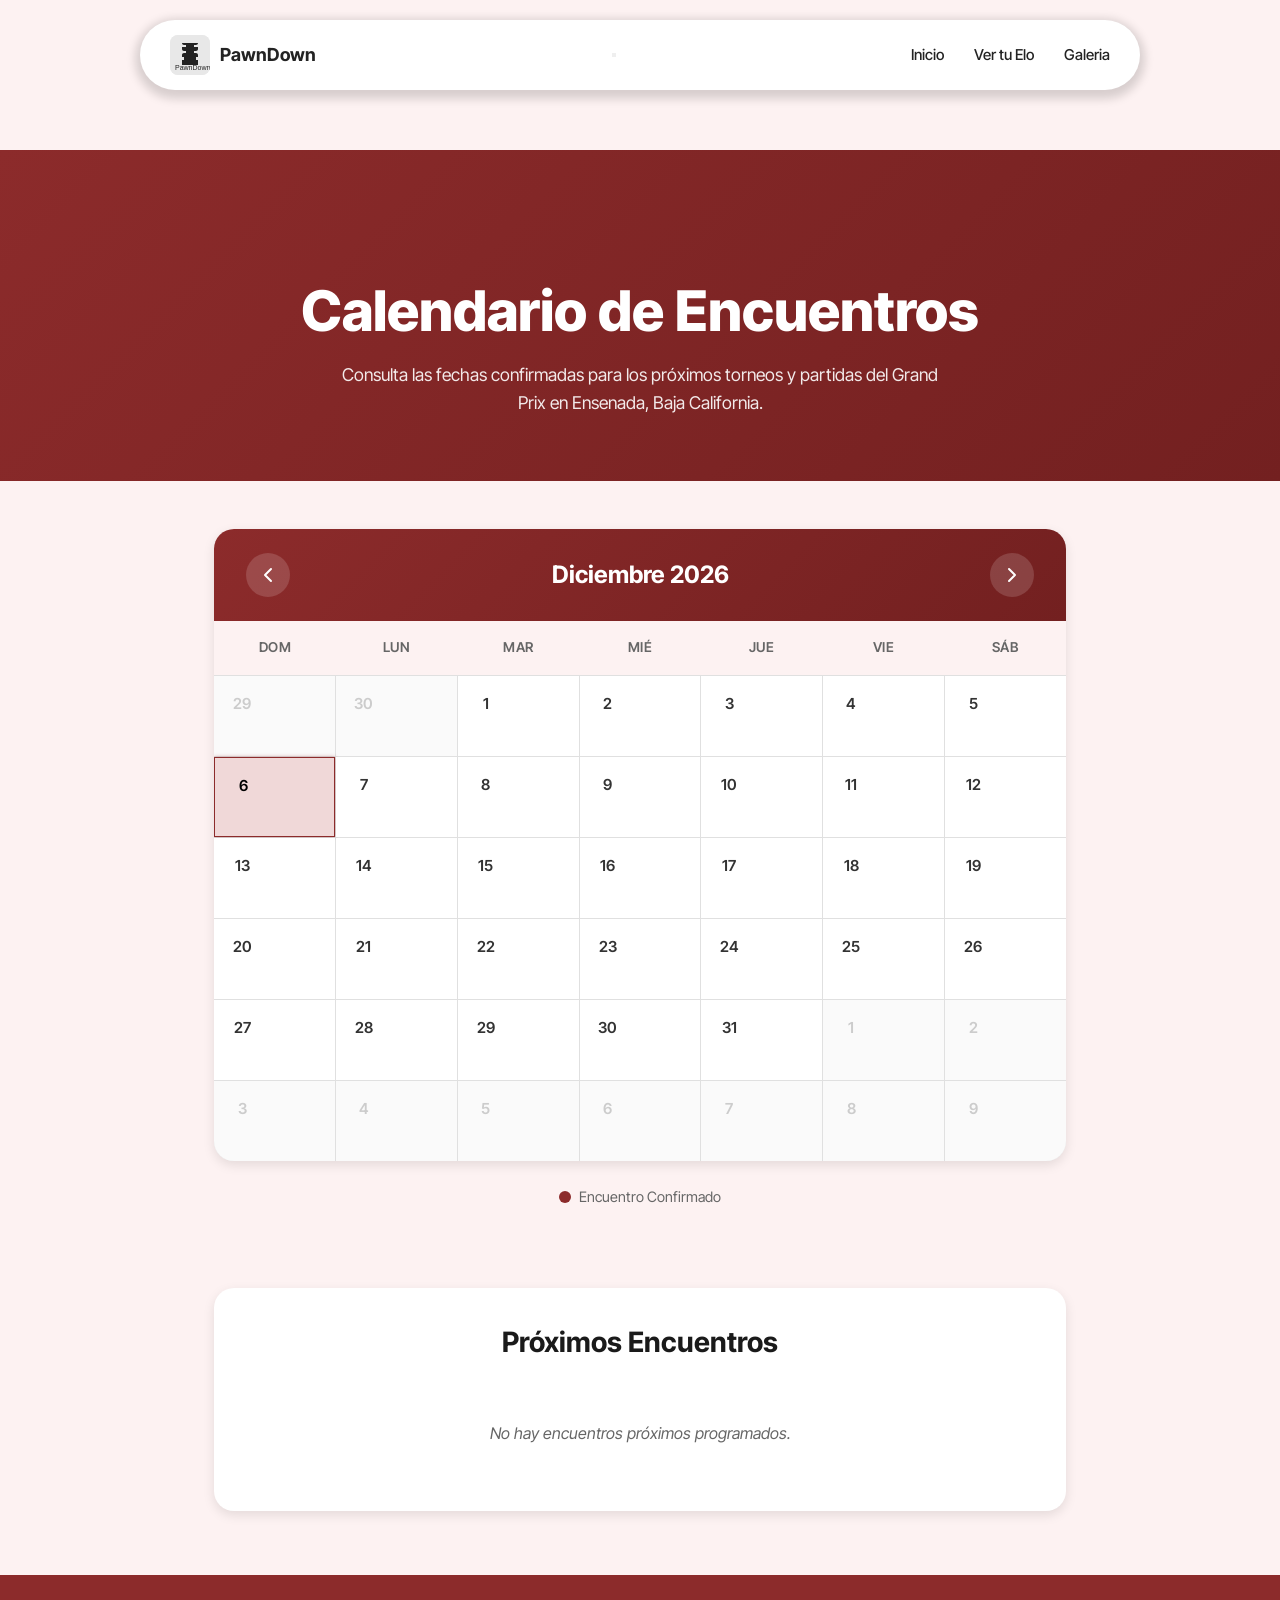
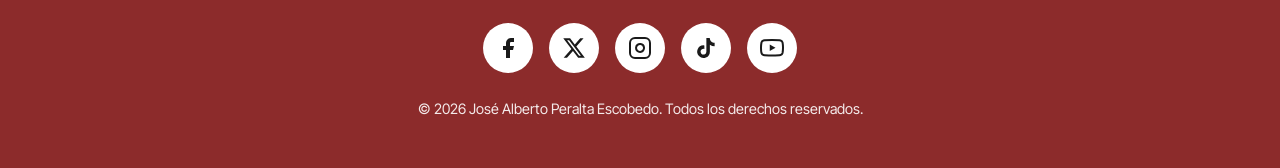
==== calendario.html @ acad285f "Cambios de diseno, arreglo de visibilidad de toggleMenu" ====
<!DOCTYPE html>
<html lang="es">
<head>
    <meta charset="UTF-8">
    <meta name="viewport" content="width=device-width, initial-scale=1.0">
    <title>Calendario - PawnDown</title>
    <link rel="preconnect" href="https://fonts.googleapis.com">
    <link rel="preconnect" href="https://fonts.gstatic.com" crossorigin>
    <link href="https://fonts.googleapis.com/css2?family=Inter+Tight:wght@400;500;600;700;800&display=swap" rel="stylesheet">
    <link rel="stylesheet" href="css/calendario.css">
</head>
<body>
    <!-- Navigation -->
    <nav class="navbar animate-fade-in">
        <a href="#" class="navbar-brand">
            <div class="navbar-logo">
                <svg viewBox="0 0 40 40" fill="none" xmlns="http://www.w3.org/2000/svg">
                    <rect width="40" height="40" fill="#e8e8e8"/>
                    <path d="M12 30V25H14V22H12V20C12 18.9 12.9 18 14 18H16V16H14C12.9 16 12 15.1 12 14V12H16V10H14C12.9 10 12 9.1 12 8H28C28 9.1 27.1 10 26 10H24V12H28V14C28 15.1 27.1 16 26 16H24V18H26C27.1 18 28 18.9 28 20V22H26V25H28V30H12Z" fill="#232323"/>
                    <text x="5" y="35" font-size="7" fill="#232323" font-family="Arial">PawnDown</text>
                </svg>
            </div>
            <span class="navbar-caption">PawnDown</span>
        </a>
        <button class="nav-toggle" id="navToggle">
                <span></span>
                <span></span>
                <span></span>
        </button>
        <ul class="nav-links">
            <li><a href="index.html">Inicio</a></li>
            <li><a href="tabla.html">Ver tu Elo</a></li>
            <li><a href="galeria.html">Galeria</a></li>
        </ul>
        <div class="hamburger" onclick="toggleMenu()">
            <span></span>
            <span></span>
        </div>
    </nav>

    <!-- Mobile Menu -->
    <div class="mobile-menu" id="mobileMenu">
        <button class="close-menu" onclick="toggleMenu()">&times;</button>
        <a href="index.html" onclick="toggleMenu()">Inicio</a>
        <a href="tabla.html" onclick="toggleMenu()">Ver tu Elo</a>
        <a href="galeria.html" onclick="toggleMenu()">Galeria</a>
    </div>

    <!-- Hero Section -->
    <section class="hero" >
        <div class="hero-content">
            <h1 class="hero-title">Calendario de Encuentros</h1>
            <p class="hero-subtitle">Consulta las fechas confirmadas para los próximos torneos y partidas del Grand Prix en Ensenada, Baja California.</p>
        </div>
    </section >

    <!-- Calendar Section -->
    <section class="calendar-section" id="calendarstart">
        <div class="calendar-container">
            <!-- Calendar Header -->
            <div class="calendar-header">
                <button class="calendar-nav-btn" id="prevMonth">
                    <svg xmlns="http://www.w3.org/2000/svg" width="24" height="24" viewBox="0 0 24 24" fill="none" stroke="currentColor" stroke-width="2" stroke-linecap="round" stroke-linejoin="round"><polyline points="15 18 9 12 15 6"></polyline></svg>
                </button>
                <h2 class="calendar-month" id="currentMonth">Marzo 2026</h2>
                <button class="calendar-nav-btn" id="nextMonth">
                    <svg xmlns="http://www.w3.org/2000/svg" width="24" height="24" viewBox="0 0 24 24" fill="none" stroke="currentColor" stroke-width="2" stroke-linecap="round" stroke-linejoin="round"><polyline points="9 18 15 12 9 6"></polyline></svg>
                </button>
            </div>

            <!-- Calendar Days Header -->
            <div class="calendar-days-header">
                <div class="day-name">Dom</div>
                <div class="day-name">Lun</div>
                <div class="day-name">Mar</div>
                <div class="day-name">Mié</div>
                <div class="day-name">Jue</div>
                <div class="day-name">Vie</div>
                <div class="day-name">Sáb</div>
            </div>

            <!-- Calendar Grid -->
            <div class="calendar-grid" id="calendarGrid">
                <!-- Days will be generated by JavaScript -->
            </div>
        </div>

        <!-- Legend -->
        <div class="legend">
            <div class="legend-item">
                <span class="legend-dot confirmed"></span>
                <span>Encuentro Confirmado</span>
            </div>
            <!--<div class="legend-item">
                <span class="legend-dot today"></span>
                <span>Hoy</span>
            </div>-->
        </div>
    </section>

    <!-- Events Section -->
    <section class="events-section">
        <div class="events-container">
            <h2 class="events-title">Próximos Encuentros</h2>
            <div class="events-list" id="eventsList">
                <!-- Events will be generated by JavaScript -->
            </div>
        </div>
    </section>

    <!-- Footer -->
    <footer class="footer">
        <div class="footer-container">
            <div class="social-links">
                <a href="#" class="social-link">
                    <!-- SVG de Facebook -->
                    <svg xmlns="http://www.w3.org/2000/svg" width="24" height="24" viewBox="0 0 24 24" fill="currentColor"><path d="M18 2h-3a5 5 0 0 0-5 5v3H7v4h3v8h4v-8h3l1-4h-4V7a1 1 0 0 1 1-1h3z"></path></svg>
                </a>
                <a href="#" class="social-link">
                    <!-- SVG de Twitter -->
                    <svg xmlns="http://www.w3.org/2000/svg" width="24" height="24" viewBox="0 0 24 24" fill="currentColor"><path d="M18.244 2.25h3.308l-7.227 8.26 8.502 11.24H16.17l-5.214-6.817L4.99 21.75H1.68l7.73-8.835L1.254 2.25H8.08l4.713 6.231zm-1.161 17.52h1.833L7.084 4.126H5.117z"/></svg>
                </a>
                <a href="https://www.instagram.com/pawndown_oficial/" class="social-link">
                    <!-- SVG de Instagram -->
                    <svg xmlns="http://www.w3.org/2000/svg" width="24" height="24" viewBox="0 0 24 24" fill="currentColor"><rect x="2" y="2" width="20" height="20" rx="5" ry="5" fill="none" stroke="currentColor" stroke-width="2"></rect><path d="M16 11.37A4 4 0 1 1 12.63 8 4 4 0 0 1 16 11.37z" fill="none" stroke="currentColor" stroke-width="2"></path><line x1="17.5" y1="6.5" x2="17.51" y2="6.5" stroke="currentColor" stroke-width="2"></line></svg>
                </a>
                <a href="#" class="social-link">
                    <!-- SVG de TikTok -->
                    <svg xmlns="http://www.w3.org/2000/svg" width="24" height="24" viewBox="0 0 24 24" fill="currentColor"><path d="M19.59 6.69a4.83 4.83 0 0 1-3.77-4.25V2h-3.45v13.67a2.89 2.89 0 0 1-5.2 1.74 2.89 2.89 0 0 1 2.31-4.64 2.93 2.93 0 0 1 .88.13V9.4a6.84 6.84 0 0 0-1-.05A6.33 6.33 0 0 0 5 20.1a6.34 6.34 0 0 0 10.86-4.43v-7a8.16 8.16 0 0 0 4.77 1.52v-3.4a4.85 4.85 0 0 1-1-.1z"/></svg>
                </a>
                <a href="#" class="social-link">
                    <!-- SVG de Youtube-->
                    <svg xmlns="http://www.w3.org/2000/svg" width="24" height="24" viewBox="0 0 24 24" fill="currentColor"><path d="M22.54 6.42a2.78 2.78 0 0 0-1.94-2C18.88 4 12 4 12 4s-6.88 0-8.6.46a2.78 2.78 0 0 0-1.94 2A29 29 0 0 0 1 11.75a29 29 0 0 0 .46 5.33A2.78 2.78 0 0 0 3.4 19c1.72.46 8.6.46 8.6.46s6.88 0 8.6-.46a2.78 2.78 0 0 0 1.94-2 29 29 0 0 0 .46-5.25 29 29 0 0 0-.46-5.33z" fill="none" stroke="currentColor" stroke-width="2"></path><polygon points="9.75 15.02 15.5 11.75 9.75 8.48 9.75 15.02" fill="currentColor"></polygon></svg>
                </a>
            </div>
            <p class="copyright">© 2026 José Alberto Peralta Escobedo. Todos los derechos reservados.</p>
        </div>
    </footer>

    <!-- Event Modal -->
    <div class="modal" id="eventModal">
        <div class="modal-content">
            <button class="modal-close" id="closeModal">
                <svg xmlns="http://www.w3.org/2000/svg" width="24" height="24" viewBox="0 0 24 24" fill="none" stroke="currentColor" stroke-width="2" stroke-linecap="round" stroke-linejoin="round"><line x1="18" y1="6" x2="6" y2="18"></line><line x1="6" y1="6" x2="18" y2="18"></line></svg>
            </button>
            <h3 class="modal-title" id="modalTitle">Detalles del Encuentro</h3>
            <div class="modal-body" id="modalBody">
                <!-- Event details will be inserted here -->
            </div>
        </div>
    </div>

    <script src="js/calendario.js"></script>
</body>
</html>
---- css/calendario.css ----
/* Reset and Base Styles */
*,
*::before,
*::after {
    box-sizing: border-box;
    margin: 0;
    padding: 0;
}
#calendarstart {
  scroll-margin-top: 50px; /* o el alto de tu navbar */
}
:root {
    --color-primary: #8C2B2B;          /* antes #296159 */
    --color-primary-dark: #732020;     /* antes #1d4a44 */
    --color-primary-light: #E57373;    /* antes #3a7d73 */
    --color-background: #fdf2f2;       /* antes #f5f5f2 */
    --color-white: #ffffff;
    --color-black: #1a1a1a;
    --color-text: #333333;
    --color-text-light: #666666;
    --color-border: #e0e0e0;
    --color-accent: #f7f7f7;           /* antes #d0985d */
    --font-family: 'Inter Tight', -apple-system, BlinkMacSystemFont, 'Segoe UI', Roboto, sans-serif;
    --shadow-sm: 0 2px 4px rgba(0, 0, 0, 0.05);
    --shadow-md: 0 4px 12px rgba(0, 0, 0, 0.1);
    --shadow-lg: 0 8px 24px rgba(0, 0, 0, 0.15);
    --radius-sm: 8px;
    --radius-md: 12px;
    --radius-lg: 20px;
    --radius-full: 9999px;
    --transition: all 0.3s ease;
}

html {
    scroll-behavior: smooth;
}

body {
    font-family: var(--font-family);
    background-color: var(--color-background);
    color: var(--color-text);
    line-height: 1.6;
    min-height: 100vh;
}

/* Navigation */
.navbar {
    background: #fff;
    padding: 15px 30px;
    border-radius: 50px;
    margin: 20px auto;
    max-width: 1000px;
    display: flex;
    justify-content: space-between;
    align-items: center;
    box-shadow: 0 4px 10px 5px rgba(0,0,0,0.15);
    position: sticky;
    top: 20px;
    z-index: 1000;

}

.navbar-brand {
    display: flex;
    align-items: center;
    gap: 10px;
    text-decoration: none;
    color: #232323;
}

.navbar-logo {
    width: 40px;
    height: 40px;
    background: #f0f0f0;
    border-radius: 8px;
    display: flex;
    align-items: center;
    justify-content: center;
    overflow: hidden;
}

.navbar-logo img {
    width: 100%;
    height: 100%;
    object-fit: cover;
}

.navbar-caption {
    font-weight: 700;
    font-size: 18px;
}

.nav-links {
    display: flex;
    gap: 30px;
    list-style: none;
}

.nav-links a {
    text-decoration: none;
    color: #232323;
    font-size: 15px;
    font-weight: 500;
    transition: color 0.3s;
}

.nav-links a:hover {
    color: #A83232;
}

.hamburger {
  display: none;
  flex-direction: column;
  gap: 5px;
  cursor: pointer;
  padding: 5px;
}

.hamburger span {
  width: 25px;
  height: 2px;
  background: #232323;
  transition: all 0.3s;
}


/* Hero Section */
.hero {
    background: linear-gradient(135deg, var(--color-primary) 0%, var(--color-primary-dark) 100%);
    padding: 8rem 1.5rem 4rem;
    text-align: center;
    margin-top: 60px;
}

.hero-content {
    max-width: 800px;
    margin: 0 auto;
}

.hero-title {
    font-size: clamp(2rem, 5vw, 3.5rem);
    font-weight: 800;
    color: var(--color-white);
    margin-bottom: 1rem;
    line-height: 1.2;
}

.hero-subtitle {
    font-size: 1.1rem;
    color: rgba(255, 255, 255, 0.9);
    max-width: 600px;
    margin: 0 auto;
}

/* Calendar Section */
.calendar-section {
    padding: 3rem 1.5rem;
    max-width: 900px;
    margin: 0 auto;
}

.calendar-container {
    background-color: var(--color-white);
    border-radius: var(--radius-lg);
    box-shadow: var(--shadow-md);
    overflow: hidden;
}

.calendar-header {
    display: flex;
    justify-content: space-between;
    align-items: center;
    padding: 1.5rem 2rem;
    background: linear-gradient(135deg, var(--color-primary) 0%, var(--color-primary-dark) 100%);
}

.calendar-month {
    font-size: 1.5rem;
    font-weight: 700;
    color: var(--color-white);
}

.calendar-nav-btn {
    background: rgba(255, 255, 255, 0.15);
    border: none;
    border-radius: var(--radius-full);
    width: 44px;
    height: 44px;
    display: flex;
    align-items: center;
    justify-content: center;
    cursor: pointer;
    transition: var(--transition);
    color: var(--color-white);
}

.calendar-nav-btn:hover {
    background: rgba(255, 255, 255, 0.25);
    transform: scale(1.05);
}

.calendar-days-header {
    display: grid;
    grid-template-columns: repeat(7, 1fr);
    background-color: var(--color-background);
    border-bottom: 1px solid var(--color-border);
}

.day-name {
    padding: 1rem 0.5rem;
    text-align: center;
    font-weight: 600;
    font-size: 0.85rem;
    color: var(--color-text-light);
    text-transform: uppercase;
    letter-spacing: 0.5px;
}

.calendar-grid {
    display: grid;
    grid-template-columns: repeat(7, 1fr);
    gap: 1px;
    background-color: var(--color-border);
}

.calendar-day {
    background-color: var(--color-white);
    min-height: 80px;
    padding: 0.75rem;
    cursor: pointer;
    transition: var(--transition);
    position: relative;
}

.calendar-day:hover {
    background-color: var(--color-background);
}

.calendar-day.other-month {
    background-color: #fafafa;
}

.calendar-day.other-month .day-number {
    color: #ccc;
}

.calendar-day.today {
    background-color: #f0d8d8;       /* fondo claro rojizo */
    border: 1px solid #8C2B2B;       /* borde borgoña para destacar */
    box-shadow: 0 0 4px rgba(140, 43, 43, 0.4); /* sombra suave */
}

.calendar-day.today .day-number {
    color:  #000000;
}

.calendar-day.has-event {
    cursor: pointer;
}

.calendar-day.has-event:hover {
    background-color: #e8f5f3;
}

.day-number {
    font-size: 0.95rem;
    font-weight: 600;
    color: var(--color-text);
    width: 32px;
    height: 32px;
    display: flex;
    align-items: center;
    justify-content: center;
    border-radius: var(--radius-full);
}

.event-indicator {
    position: absolute;
    bottom: 8px;
    left: 50%;
    transform: translateX(-50%);
    display: flex;
    gap: 4px;
}

.event-dot {
    width: 8px;
    height: 8px;
    border-radius: var(--radius-full);
    background-color: var(--color-primary);
}

.event-preview {
    margin-top: 0.5rem;
    font-size: 0.7rem;
    color: var(--color-white);
    background-color: var(--color-primary);
    padding: 0.25rem 0.5rem;
    border-radius: var(--radius-sm);
    overflow: hidden;
    text-overflow: ellipsis;
    white-space: nowrap;
}

/* Legend */
.legend {
    display: flex;
    justify-content: center;
    gap: 2rem;
    margin-top: 1.5rem;
    flex-wrap: wrap;
}

.legend-item {
    display: flex;
    align-items: center;
    gap: 0.5rem;
    font-size: 0.9rem;
    color: var(--color-text-light);
}

.legend-dot {
    width: 12px;
    height: 12px;
    border-radius: var(--radius-full);
}

.legend-dot.confirmed {
    background-color: var(--color-primary);
}

.legend-dot.today {
    background-color: var(--color-accent);
}

/* Events Section */
.events-section {
    padding: 2rem 1.5rem 4rem;
    max-width: 900px;
    margin: 0 auto;
}

.events-container {
    background-color: var(--color-white);
    border-radius: var(--radius-lg);
    box-shadow: var(--shadow-md);
    padding: 2rem;
}

.events-title {
    font-size: 1.75rem;
    font-weight: 700;
    color: var(--color-black);
    margin-bottom: 1.5rem;
    text-align: center;
}

.events-list {
    display: flex;
    flex-direction: column;
    gap: 1rem;
}

.event-card {
    display: flex;
    align-items: flex-start;
    gap: 1.25rem;
    padding: 1.25rem;
    background-color: var(--color-background);
    border-radius: var(--radius-md);
    transition: var(--transition);
    cursor: pointer;
    border-left: 4px solid var(--color-primary);
}

.event-card:hover {
    transform: translateX(8px);
    box-shadow: var(--shadow-sm);
}

.event-date {
    display: flex;
    flex-direction: column;
    align-items: center;
    justify-content: center;
    min-width: 60px;
    padding: 0.75rem;
    background-color: var(--color-primary);
    border-radius: var(--radius-sm);
    color: var(--color-white);
}

.event-date-day {
    font-size: 1.5rem;
    font-weight: 800;
    line-height: 1;
}

.event-date-month {
    font-size: 0.75rem;
    text-transform: uppercase;
    letter-spacing: 0.5px;
    margin-top: 0.25rem;
}

.event-info {
    flex: 1;
}

.event-name {
    font-size: 1.1rem;
    font-weight: 600;
    color: var(--color-black);
    margin-bottom: 0.25rem;
}

.event-description {
    font-size: 0.9rem;
    color: var(--color-text-light);
    margin-bottom: 0.5rem;
}

.event-time {
    font-size: 0.85rem;
    color: var(--color-primary);
    font-weight: 500;
    display: flex;
    align-items: center;
    gap: 0.5rem;
}

.event-time svg {
    width: 16px;
    height: 16px;
}

.no-events {
    text-align: center;
    padding: 2rem;
    color: var(--color-text-light);
    font-style: italic;
}

/* Footer */
.footer {
    background-color: var(--color-primary);
    padding: 3rem 1.5rem;
    text-align: center;
}

.footer-container {
    max-width: 800px;
    margin: 0 auto;
}

.social-links {
    display: flex;
    justify-content: center;
    gap: 1rem;
    margin-bottom: 1.5rem;
}

.social-link {
    width: 50px;
    height: 50px;
    display: flex;
    align-items: center;
    justify-content: center;
    background-color: var(--color-white);
    border-radius: var(--radius-full);
    color: var(--color-black);
    transition: var(--transition);
}

.social-link:hover {
    transform: translateY(-3px);
    box-shadow: var(--shadow-md);
}

.social-link svg {
    width: 24px;
    height: 24px;
}

.copyright {
    color: rgba(255, 255, 255, 0.9);
    font-size: 0.9rem;
}

/* Mobile Menu */
.mobile-menu {
  display: none;
  position: fixed;
  top: 0;
  left: 0;
  width: 100%;
  height: 100%;
  background: #fff;
  z-index:2000;
  padding: 80px 30px;
  flex-direction: column;
  gap: 30px;
}

.mobile-menu.active {
  display: flex;
}

.mobile-menu a {
  font-size: 24px;
  font-weight: 600;
  color: #232323;
  text-decoration: none;
}

.close-menu {
  position: absolute;
  top: 25px;
  right: 30px;
  font-size: 30px;
  cursor: pointer;
  background: none;
  border: none;
}


/* Modal */
.modal {
    display: none;
    position: fixed;
    top: 0;
    left: 0;
    width: 100%;
    height: 100%;
    background-color: rgba(0, 0, 0, 0.5);
    z-index: 2000;
    justify-content: center;
    align-items: center;
    padding: 1.5rem;
    opacity: 0;
    transition: opacity 0.3s ease;
}

.modal.active {
    display: flex;
    opacity: 1;
}

.modal-content {
    background-color: var(--color-white);
    border-radius: var(--radius-lg);
    max-width: 500px;
    width: 100%;
    padding: 2rem;
    position: relative;
    transform: scale(0.9);
    transition: transform 0.3s ease;
}

.modal.active .modal-content {
    transform: scale(1);
}

.modal-close {
    position: absolute;
    top: 1rem;
    right: 1rem;
    background: none;
    border: none;
    cursor: pointer;
    color: var(--color-text-light);
    transition: var(--transition);
}

.modal-close:hover {
    color: var(--color-black);
}

.modal-title {
    font-size: 1.5rem;
    font-weight: 700;
    color: var(--color-black);
    margin-bottom: 1.5rem;
    padding-right: 2rem;
}

.modal-body {
    color: var(--color-text);
}

.modal-event-date {
    display: flex;
    align-items: center;
    gap: 0.75rem;
    margin-bottom: 1rem;
    padding: 1rem;
    background-color: var(--color-background);
    border-radius: var(--radius-sm);
}

.modal-event-date svg {
    color: var(--color-primary);
}

.modal-event-time {
    display: flex;
    align-items: center;
    gap: 0.75rem;
    margin-bottom: 1rem;
    padding: 1rem;
    background-color: var(--color-background);
    border-radius: var(--radius-sm);
}

.modal-event-time svg {
    color: var(--color-primary);
}

.modal-event-description {
    margin-top: 1rem;
    line-height: 1.7;
}

.modal-event-location {
    display: flex;
    align-items: center;
    gap: 0.75rem;
    margin-bottom: 1rem;
    padding: 1rem;
    background-color: var(--color-background);
    border-radius: var(--radius-sm);
}

.modal-event-location svg {
    color: var(--color-primary);
}

/* Responsive Design */
@media (max-width: 768px) {
    .nav-links {
        display: none;
        position: absolute;
        top: 100%;
        left: 0;
        right: 0;
        background-color: var(--color-white);
        flex-direction: column;
        padding: 1rem 1.5rem;
        gap: 0.5rem;
        box-shadow: var(--shadow-md);
    }

    .nav-links.active {
        display: flex;
    }

    .nav-links li {
        padding: 0.75rem 0;
        border-bottom: 1px solid var(--color-border);
    }

    .nav-links li:last-child {
        border-bottom: none;
    }

    .nav-toggle {
        display: flex;
    }

    .nav-toggle.active span:nth-child(1) {
        transform: rotate(45deg) translate(5px, 5px);
    }

    .nav-toggle.active span:nth-child(2) {
        opacity: 0;
    }

    .nav-toggle.active span:nth-child(3) {
        transform: rotate(-45deg) translate(5px, -5px);
    }

    .hamburger {
    display: flex;
    }
    
    .hero {
        padding: 6rem 1rem 3rem;
    }

    .calendar-section {
        padding: 2rem 1rem;
    }

    .calendar-header {
        padding: 1rem;
    }

    .calendar-month {
        font-size: 1.2rem;
    }

    .calendar-nav-btn {
        width: 36px;
        height: 36px;
    }

    .day-name {
        padding: 0.75rem 0.25rem;
        font-size: 0.75rem;
    }

    .calendar-day {
        min-height: 60px;
        padding: 0.5rem;
    }

    .day-number {
        font-size: 0.85rem;
        width: 28px;
        height: 28px;
    }

    .event-preview {
        display: none;
    }

    .legend {
        gap: 1rem;
    }

    .events-section {
        padding: 1.5rem 1rem 3rem;
    }

    .events-container {
        padding: 1.5rem;
    }

    .events-title {
        font-size: 1.4rem;
    }

    .event-card {
        flex-direction: column;
        gap: 1rem;
    }

    .event-date {
        flex-direction: row;
        gap: 0.5rem;
        width: fit-content;
    }

    .event-date-month {
        margin-top: 0;
    }
}

@media (max-width: 480px) {
    .hero-title {
        font-size: 1.75rem;
    }

    .hero-subtitle {
        font-size: 1rem;
    }

    .calendar-day {
        min-height: 50px;
        padding: 0.35rem;
    }

    .day-number {
        font-size: 0.8rem;
        width: 24px;
        height: 24px;
    }

    .event-dot {
        width: 6px;
        height: 6px;
    }
}

/* Animations */
@keyframes fadeIn {
    from {
        opacity: 0;
        transform: translateY(10px);
    }
    to {
        opacity: 1;
        transform: translateY(0);
    }
}

.calendar-day {
    animation: fadeIn 0.3s ease forwards;
}

.event-card {
    animation: fadeIn 0.4s ease forwards;
}

.event-card:nth-child(1) { animation-delay: 0.1s; }
.event-card:nth-child(2) { animation-delay: 0.2s; }
.event-card:nth-child(3) { animation-delay: 0.3s; }
.event-card:nth-child(4) { animation-delay: 0.4s; }
.event-card:nth-child(5) { animation-delay: 0.5s; }
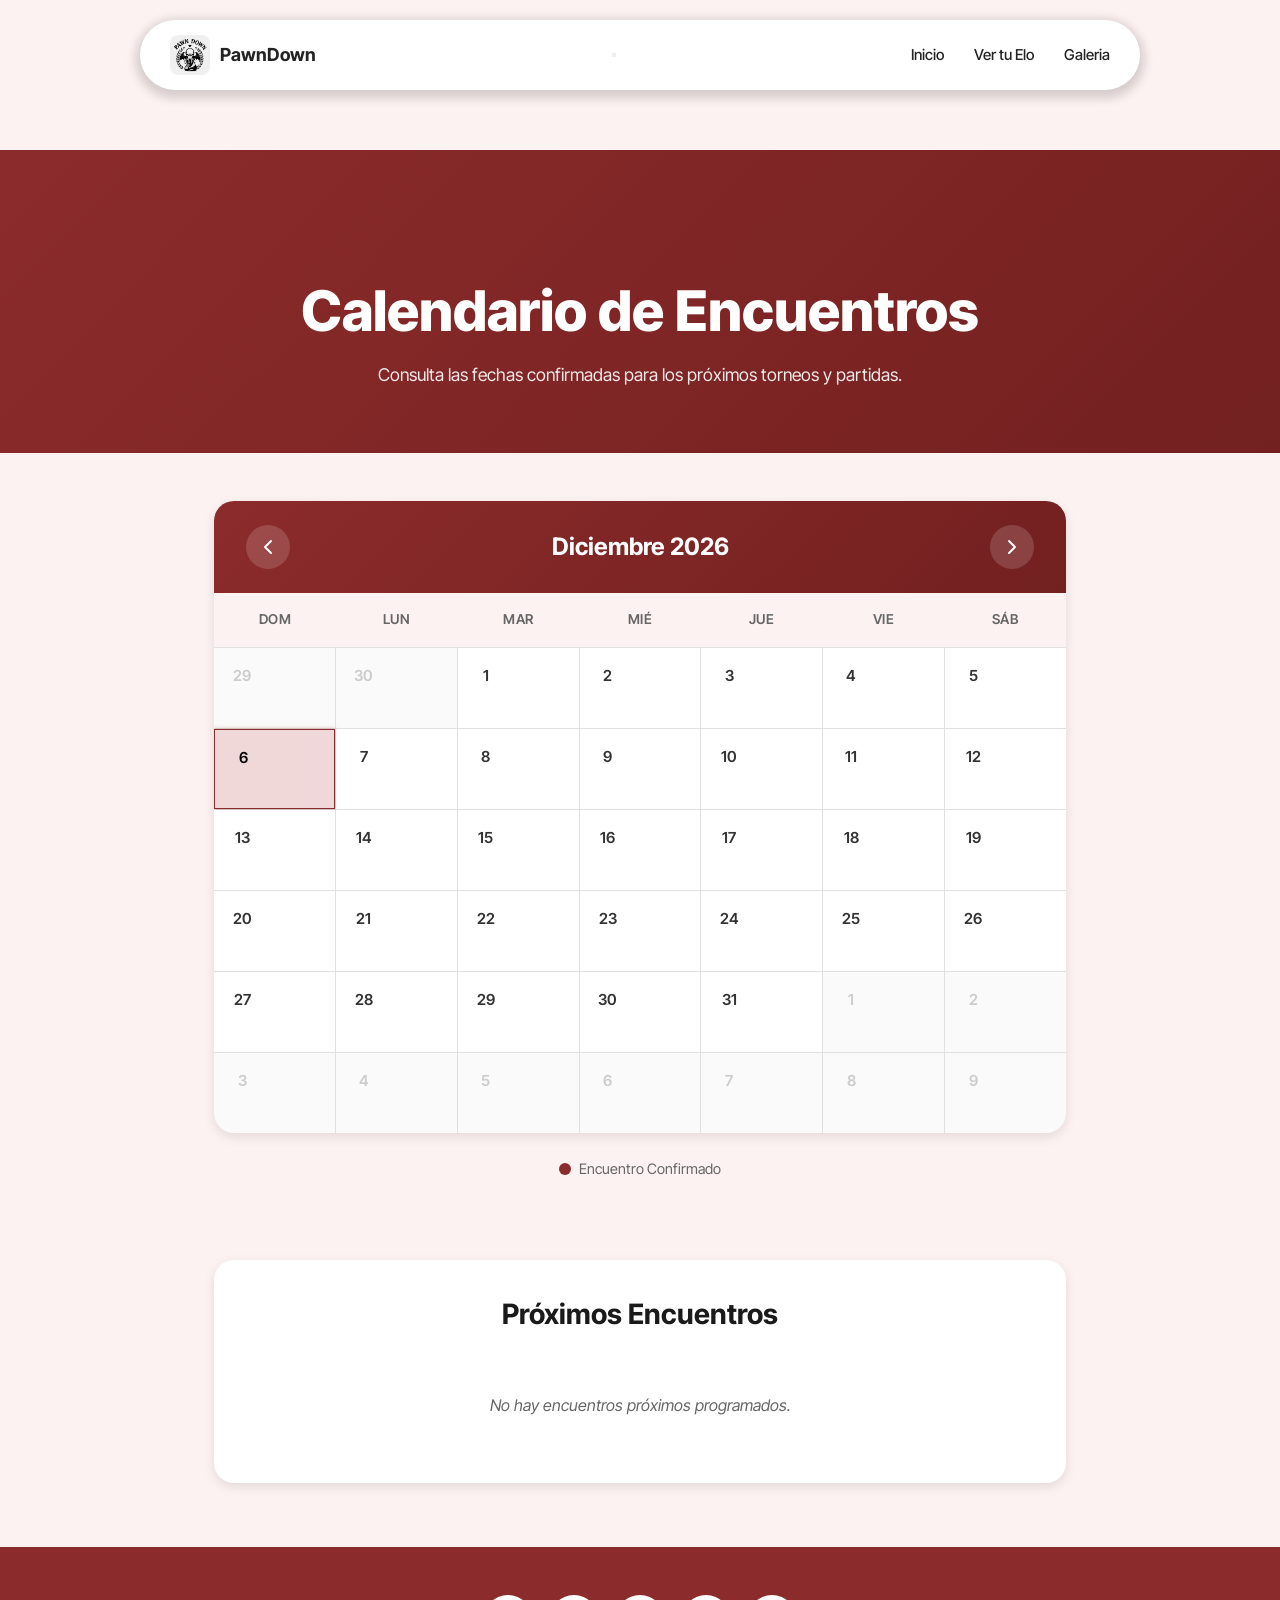
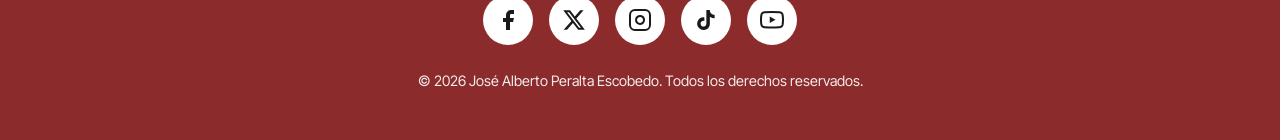
==== commit cadfebfa: "Subiendo Pagina" ====
--- a/calendario.html
+++ b/calendario.html
@@ -12,13 +12,9 @@
 <body>
     <!-- Navigation -->
     <nav class="navbar animate-fade-in">
-        <a href="#" class="navbar-brand">
+        <a href="index.html" class="navbar-brand">
             <div class="navbar-logo">
-                <svg viewBox="0 0 40 40" fill="none" xmlns="http://www.w3.org/2000/svg">
-                    <rect width="40" height="40" fill="#e8e8e8"/>
-                    <path d="M12 30V25H14V22H12V20C12 18.9 12.9 18 14 18H16V16H14C12.9 16 12 15.1 12 14V12H16V10H14C12.9 10 12 9.1 12 8H28C28 9.1 27.1 10 26 10H24V12H28V14C28 15.1 27.1 16 26 16H24V18H26C27.1 18 28 18.9 28 20V22H26V25H28V30H12Z" fill="#232323"/>
-                    <text x="5" y="35" font-size="7" fill="#232323" font-family="Arial">PawnDown</text>
-                </svg>
+                <img src="images/logo.png" alt="Logo Pawn Down" class="logo">
             </div>
             <span class="navbar-caption">PawnDown</span>
         </a>
@@ -50,7 +46,7 @@
     <section class="hero" >
         <div class="hero-content">
             <h1 class="hero-title">Calendario de Encuentros</h1>
-            <p class="hero-subtitle">Consulta las fechas confirmadas para los próximos torneos y partidas del Grand Prix en Ensenada, Baja California.</p>
+            <p class="hero-subtitle">Consulta las fechas confirmadas para los próximos torneos y partidas.</p>
         </div>
     </section >
 
--- a/css/calendario.css
+++ b/css/calendario.css
@@ -230,6 +230,7 @@
     cursor: pointer;
     transition: var(--transition);
     position: relative;
+    max-width: 121px;
 }
 
 .calendar-day:hover {
@@ -768,6 +769,7 @@
     .calendar-day {
         min-height: 50px;
         padding: 0.35rem;
+
     }
 
     .day-number {
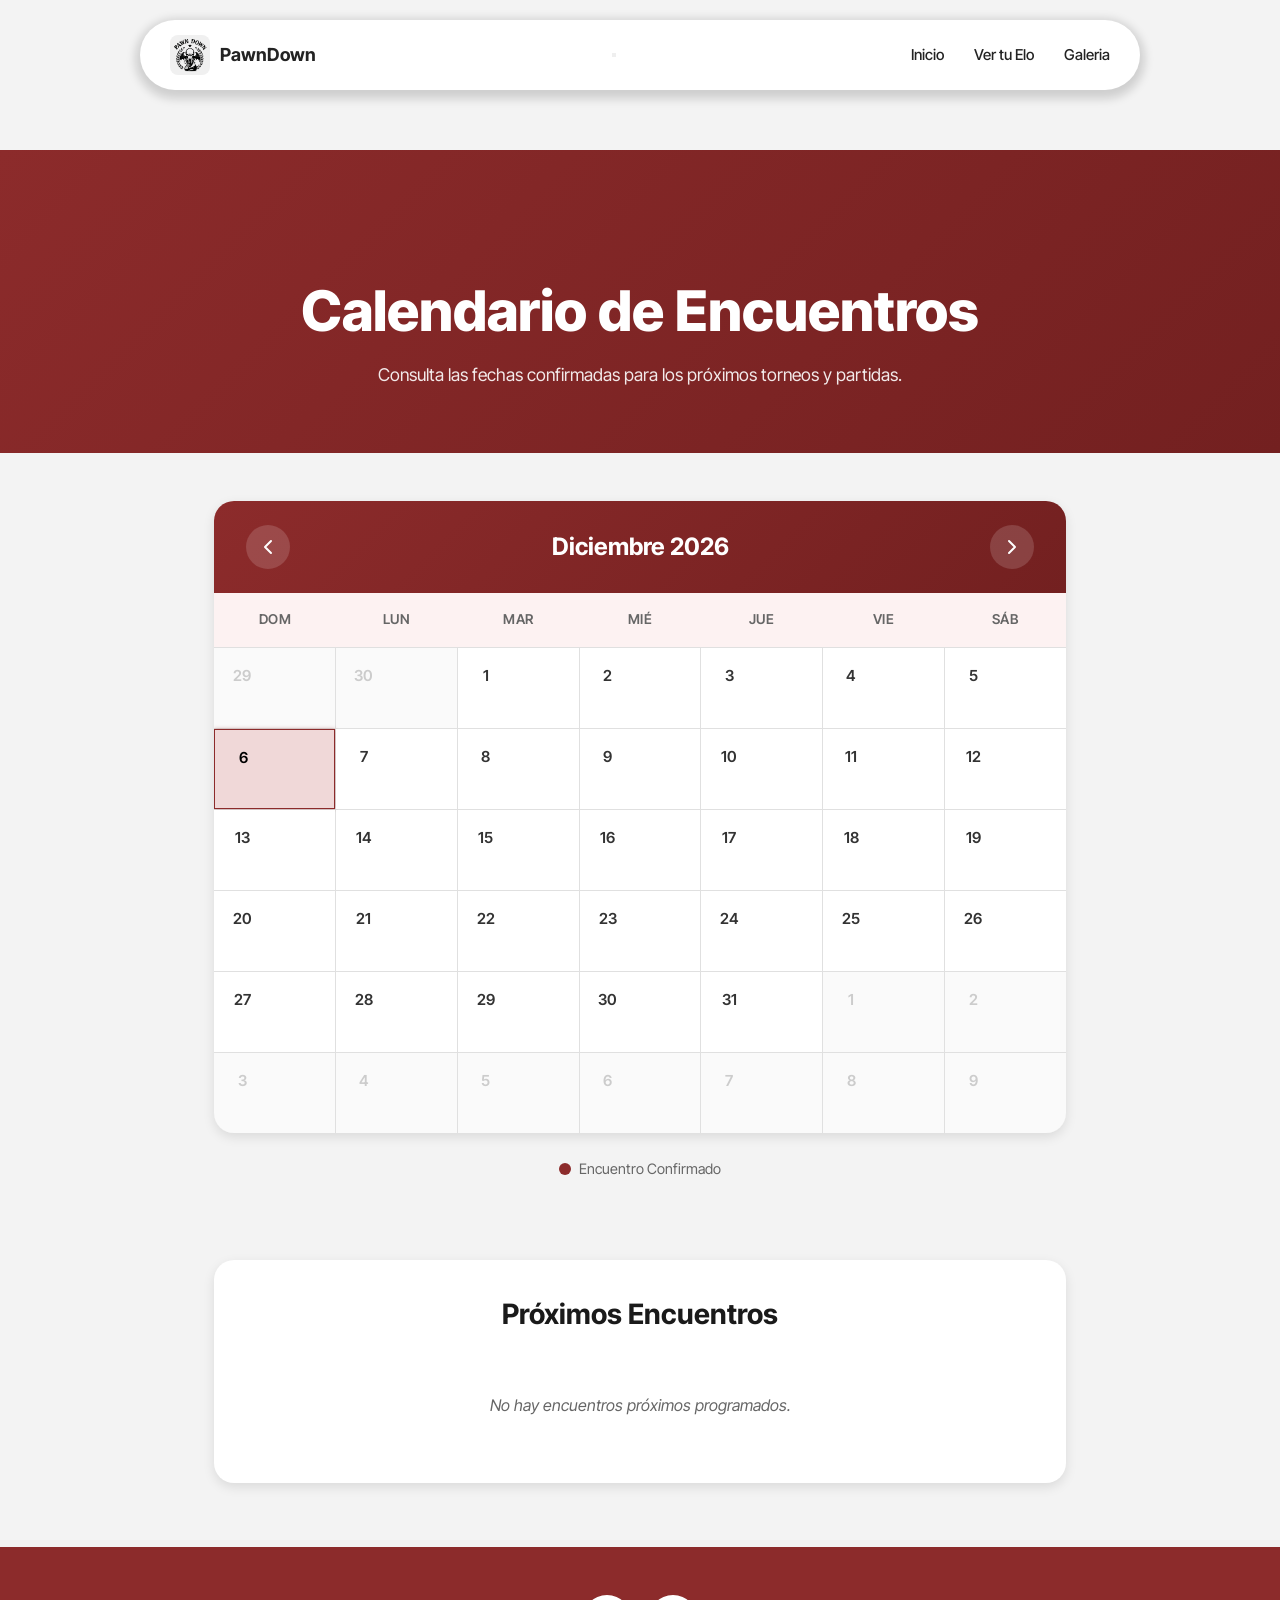
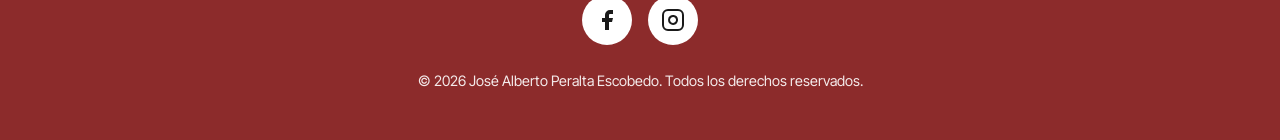
==== commit ee252b4c: "torneo resultados" ====
--- a/calendario.html
+++ b/calendario.html
@@ -108,26 +108,26 @@
     <footer class="footer">
         <div class="footer-container">
             <div class="social-links">
-                <a href="#" class="social-link">
+                <a href="https://www.facebook.com/profile.php?id=61580158576814" class="social-link">
                     <!-- SVG de Facebook -->
-                    <svg xmlns="http://www.w3.org/2000/svg" width="24" height="24" viewBox="0 0 24 24" fill="currentColor"><path d="M18 2h-3a5 5 0 0 0-5 5v3H7v4h3v8h4v-8h3l1-4h-4V7a1 1 0 0 1 1-1h3z"></path></svg>
+                    <svg xmlns="" width="24" height="24" viewBox="0 0 24 24" fill="currentColor"><path d="M18 2h-3a5 5 0 0 0-5 5v3H7v4h3v8h4v-8h3l1-4h-4V7a1 1 0 0 1 1-1h3z"></path></svg>
                 </a>
-                <a href="#" class="social-link">
+                <!-- <a href="#" class="social-link">-->
                     <!-- SVG de Twitter -->
-                    <svg xmlns="http://www.w3.org/2000/svg" width="24" height="24" viewBox="0 0 24 24" fill="currentColor"><path d="M18.244 2.25h3.308l-7.227 8.26 8.502 11.24H16.17l-5.214-6.817L4.99 21.75H1.68l7.73-8.835L1.254 2.25H8.08l4.713 6.231zm-1.161 17.52h1.833L7.084 4.126H5.117z"/></svg>
-                </a>
+                    <!-- <svg xmlns="http://www.w3.org/2000/svg" width="24" height="24" viewBox="0 0 24 24" fill="currentColor"><path d="M18.244 2.25h3.308l-7.227 8.26 8.502 11.24H16.17l-5.214-6.817L4.99 21.75H1.68l7.73-8.835L1.254 2.25H8.08l4.713 6.231zm-1.161 17.52h1.833L7.084 4.126H5.117z"/></svg>
+                </a> -->
                 <a href="https://www.instagram.com/pawndown_oficial/" class="social-link">
                     <!-- SVG de Instagram -->
                     <svg xmlns="http://www.w3.org/2000/svg" width="24" height="24" viewBox="0 0 24 24" fill="currentColor"><rect x="2" y="2" width="20" height="20" rx="5" ry="5" fill="none" stroke="currentColor" stroke-width="2"></rect><path d="M16 11.37A4 4 0 1 1 12.63 8 4 4 0 0 1 16 11.37z" fill="none" stroke="currentColor" stroke-width="2"></path><line x1="17.5" y1="6.5" x2="17.51" y2="6.5" stroke="currentColor" stroke-width="2"></line></svg>
                 </a>
-                <a href="#" class="social-link">
+                <!--<a href="#" class="social-link">-->
                     <!-- SVG de TikTok -->
-                    <svg xmlns="http://www.w3.org/2000/svg" width="24" height="24" viewBox="0 0 24 24" fill="currentColor"><path d="M19.59 6.69a4.83 4.83 0 0 1-3.77-4.25V2h-3.45v13.67a2.89 2.89 0 0 1-5.2 1.74 2.89 2.89 0 0 1 2.31-4.64 2.93 2.93 0 0 1 .88.13V9.4a6.84 6.84 0 0 0-1-.05A6.33 6.33 0 0 0 5 20.1a6.34 6.34 0 0 0 10.86-4.43v-7a8.16 8.16 0 0 0 4.77 1.52v-3.4a4.85 4.85 0 0 1-1-.1z"/></svg>
-                </a>
-                <a href="#" class="social-link">
+                    <!--<svg xmlns="http://www.w3.org/2000/svg" width="24" height="24" viewBox="0 0 24 24" fill="currentColor"><path d="M19.59 6.69a4.83 4.83 0 0 1-3.77-4.25V2h-3.45v13.67a2.89 2.89 0 0 1-5.2 1.74 2.89 2.89 0 0 1 2.31-4.64 2.93 2.93 0 0 1 .88.13V9.4a6.84 6.84 0 0 0-1-.05A6.33 6.33 0 0 0 5 20.1a6.34 6.34 0 0 0 10.86-4.43v-7a8.16 8.16 0 0 0 4.77 1.52v-3.4a4.85 4.85 0 0 1-1-.1z"/></svg>
+                </a>-->
+                <!--<a href="#" class="social-link">-->
                     <!-- SVG de Youtube-->
-                    <svg xmlns="http://www.w3.org/2000/svg" width="24" height="24" viewBox="0 0 24 24" fill="currentColor"><path d="M22.54 6.42a2.78 2.78 0 0 0-1.94-2C18.88 4 12 4 12 4s-6.88 0-8.6.46a2.78 2.78 0 0 0-1.94 2A29 29 0 0 0 1 11.75a29 29 0 0 0 .46 5.33A2.78 2.78 0 0 0 3.4 19c1.72.46 8.6.46 8.6.46s6.88 0 8.6-.46a2.78 2.78 0 0 0 1.94-2 29 29 0 0 0 .46-5.25 29 29 0 0 0-.46-5.33z" fill="none" stroke="currentColor" stroke-width="2"></path><polygon points="9.75 15.02 15.5 11.75 9.75 8.48 9.75 15.02" fill="currentColor"></polygon></svg>
-                </a>
+                    <!--<svg xmlns="http://www.w3.org/2000/svg" width="24" height="24" viewBox="0 0 24 24" fill="currentColor"><path d="M22.54 6.42a2.78 2.78 0 0 0-1.94-2C18.88 4 12 4 12 4s-6.88 0-8.6.46a2.78 2.78 0 0 0-1.94 2A29 29 0 0 0 1 11.75a29 29 0 0 0 .46 5.33A2.78 2.78 0 0 0 3.4 19c1.72.46 8.6.46 8.6.46s6.88 0 8.6-.46a2.78 2.78 0 0 0 1.94-2 29 29 0 0 0 .46-5.25 29 29 0 0 0-.46-5.33z" fill="none" stroke="currentColor" stroke-width="2"></path><polygon points="9.75 15.02 15.5 11.75 9.75 8.48 9.75 15.02" fill="currentColor"></polygon></svg>
+                </a>-->
             </div>
             <p class="copyright">© 2026 José Alberto Peralta Escobedo. Todos los derechos reservados.</p>
         </div>
--- a/css/calendario.css
+++ b/css/calendario.css
@@ -13,7 +13,8 @@
     --color-primary: #8C2B2B;          /* antes #296159 */
     --color-primary-dark: #732020;     /* antes #1d4a44 */
     --color-primary-light: #E57373;    /* antes #3a7d73 */
-    --color-background: #fdf2f2;       /* antes #f5f5f2 */
+    --color-background: #f3f3f3;
+    --color-background-cards: #fdf2f2;          /* antes #f5f5f2 */
     --color-white: #ffffff;
     --color-black: #1a1a1a;
     --color-text: #333333;
@@ -202,7 +203,7 @@
 .calendar-days-header {
     display: grid;
     grid-template-columns: repeat(7, 1fr);
-    background-color: var(--color-background);
+    background-color: var(--color-background-cards);
     border-bottom: 1px solid var(--color-border);
 }
 
@@ -234,7 +235,7 @@
 }
 
 .calendar-day:hover {
-    background-color: var(--color-background);
+    background-color: var(--color-background-cards);
 }
 
 .calendar-day.other-month {
@@ -367,7 +368,7 @@
     align-items: flex-start;
     gap: 1.25rem;
     padding: 1.25rem;
-    background-color: var(--color-background);
+    background-color: var(--color-background-cards);
     border-radius: var(--radius-md);
     transition: var(--transition);
     cursor: pointer;
